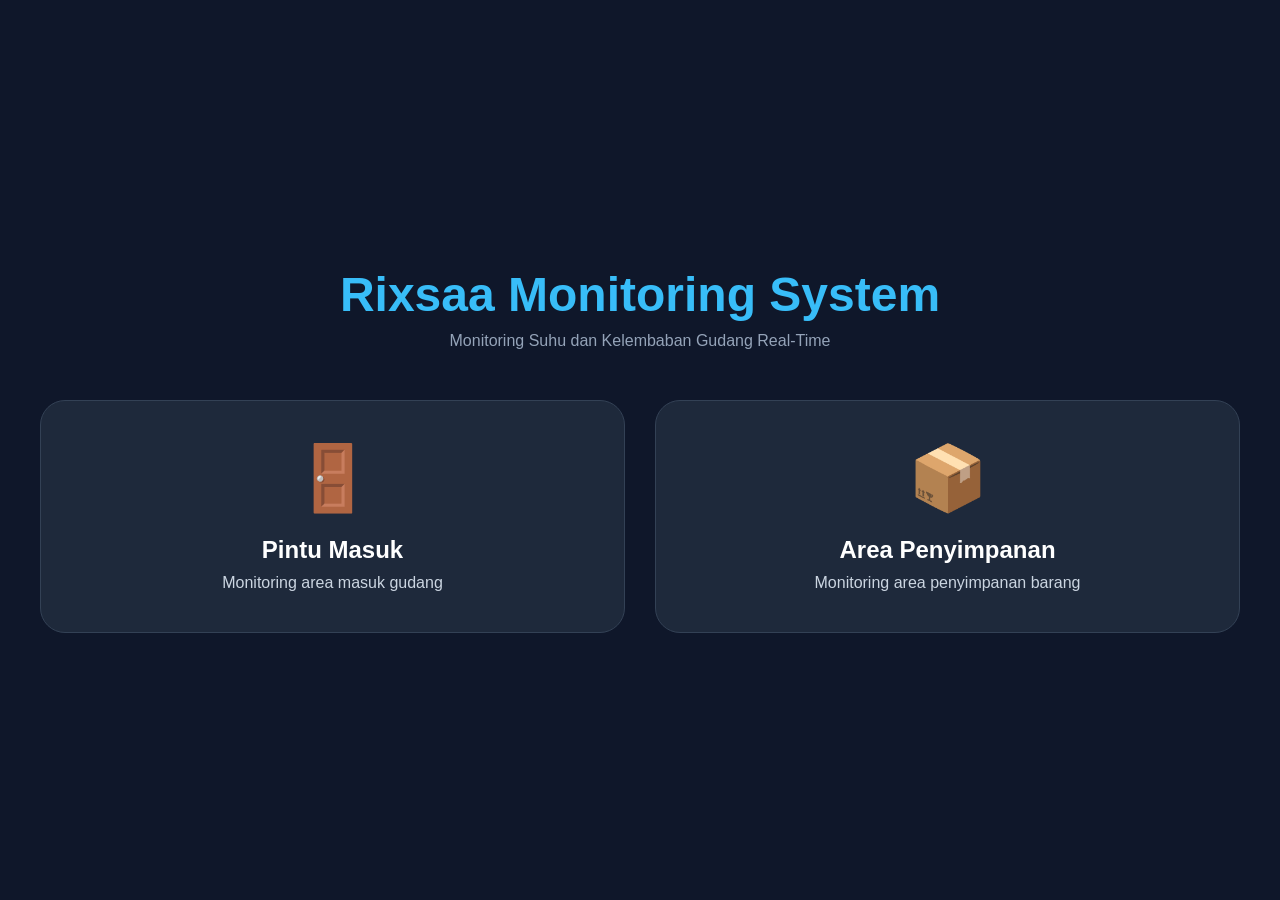
==== index.html @ 7dca5d3d "first upload" ====
<!DOCTYPE html>
<html lang="id">
<head>
    <meta charset="UTF-8">
    <meta name="viewport" content="width=device-width, initial-scale=1.0">
    <title>Rixsaa Monitoring System</title>
    <link rel="stylesheet" href="style.css">
</head>
<body class="landing-body">

    <div class="landing-container">

        <h1 class="main-title">
            Rixsaa Monitoring System
        </h1>

        <p class="subtitle">
            Monitoring Suhu dan Kelembaban Gudang Real-Time
        </p>

        <div class="monitor-grid">

            <a href="monitoring.html?zone=masuk" class="monitor-card">
                <div class="icon">🚪</div>
                <h2>Pintu Masuk</h2>
                <p>Monitoring area masuk gudang</p>
            </a>

            <a href="monitoring.html?zone=penyimpanan" class="monitor-card">
                <div class="icon">📦</div>
                <h2>Area Penyimpanan</h2>
                <p>Monitoring area penyimpanan barang</p>
            </a>

        </div>

    </div>

</body>
</html>
---- style.css ----
*{
    margin:0;
    padding:0;
    box-sizing:border-box;
    font-family:Arial, Helvetica, sans-serif;
}

body{
    min-height:100vh;
    background:#0f172a;
    color:white;
}

/* =========================
   LANDING PAGE
========================= */

.landing-body{
    display:flex;
    justify-content:center;
    align-items:center;
    padding:30px;
}

.landing-container{
    width:100%;
    max-width:1200px;
    text-align:center;
}

.main-title{
    font-size:3rem;
    margin-bottom:10px;
    color:#38bdf8;
}

.subtitle{
    color:#94a3b8;
    margin-bottom:50px;
}

.monitor-grid{
    display:grid;
    grid-template-columns:repeat(auto-fit,minmax(280px,1fr));
    gap:30px;
}

.monitor-card{
    background:#1e293b;
    border-radius:25px;
    padding:40px 20px;
    text-decoration:none;
    color:white;
    transition:0.3s;
    border:1px solid #334155;
}

.monitor-card:hover{
    transform:translateY(-10px);
    background:#2563eb;
}

.icon{
    font-size:4rem;
    margin-bottom:20px;
}

.monitor-card h2{
    margin-bottom:10px;
}

.monitor-card p{
    color:#cbd5e1;
}

/* =========================
   DASHBOARD
========================= */

.dashboard-body{
    padding:30px;
}

.dashboard-container{
    max-width:1200px;
    margin:auto;
}

.topbar{
    display:flex;
    justify-content:space-between;
    align-items:center;
    margin-bottom:30px;
}

.topbar h1{
    color:#38bdf8;
}

.back-btn{
    text-decoration:none;
    background:#2563eb;
    color:white;
    padding:10px 18px;
    border-radius:12px;
}

.card-grid{
    display:grid;
    grid-template-columns:repeat(auto-fit,minmax(300px,1fr));
    gap:20px;
    margin-bottom:20px;
}

.info-card{
    background:#1e293b;
    border-radius:25px;
    padding:30px;
    border:1px solid #334155;
}

.info-card h3{
    color:#94a3b8;
    margin-bottom:15px;
}

.value{
    font-size:3rem;
    font-weight:bold;
    color:#38bdf8;
}

.status-card{
    background:#1e293b;
    border-radius:25px;
    padding:25px;
    margin-top:20px;
    border:1px solid #334155;
}

.status-card h3{
    margin-bottom:10px;
    color:#38bdf8;
}

.login-body{
    display:flex;
    justify-content:center;
    align-items:center;
    min-height:100vh;
    background:#020617;
}

.login-container{
    width:100%;
    max-width:450px;
    padding:20px;
}

.login-box{
    background:#1e293b;
    padding:40px;
    border-radius:25px;
    border:1px solid #334155;
    text-align:center;
}

.login-box h1{
    margin-bottom:10px;
    color:#38bdf8;
}

.login-box p{
    color:#94a3b8;
    margin-bottom:25px;
}

.login-box input{
    width:100%;
    padding:15px;
    margin-bottom:15px;
    border:none;
    border-radius:12px;
    background:#0f172a;
    color:white;
}

.login-box button{
    width:100%;
    padding:15px;
    border:none;
    border-radius:12px;
    background:#2563eb;
    color:white;
    cursor:pointer;
    font-size:1rem;
}

.sidebar{
    position:fixed;
    left:0;
    top:0;
    width:250px;
    height:100vh;
    background:#020617;
    padding:30px 20px;
    border-right:1px solid #334155;
}

.sidebar h2{
    color:#38bdf8;
    margin-bottom:40px;
}

.sidebar a{
    display:block;
    text-decoration:none;
    color:white;
    margin-bottom:15px;
    padding:12px;
    border-radius:12px;
}

.sidebar a:hover{
    background:#2563eb;
}

.dashboard-container{
    margin-left:270px;
}

.history-table{
    width:100%;
}
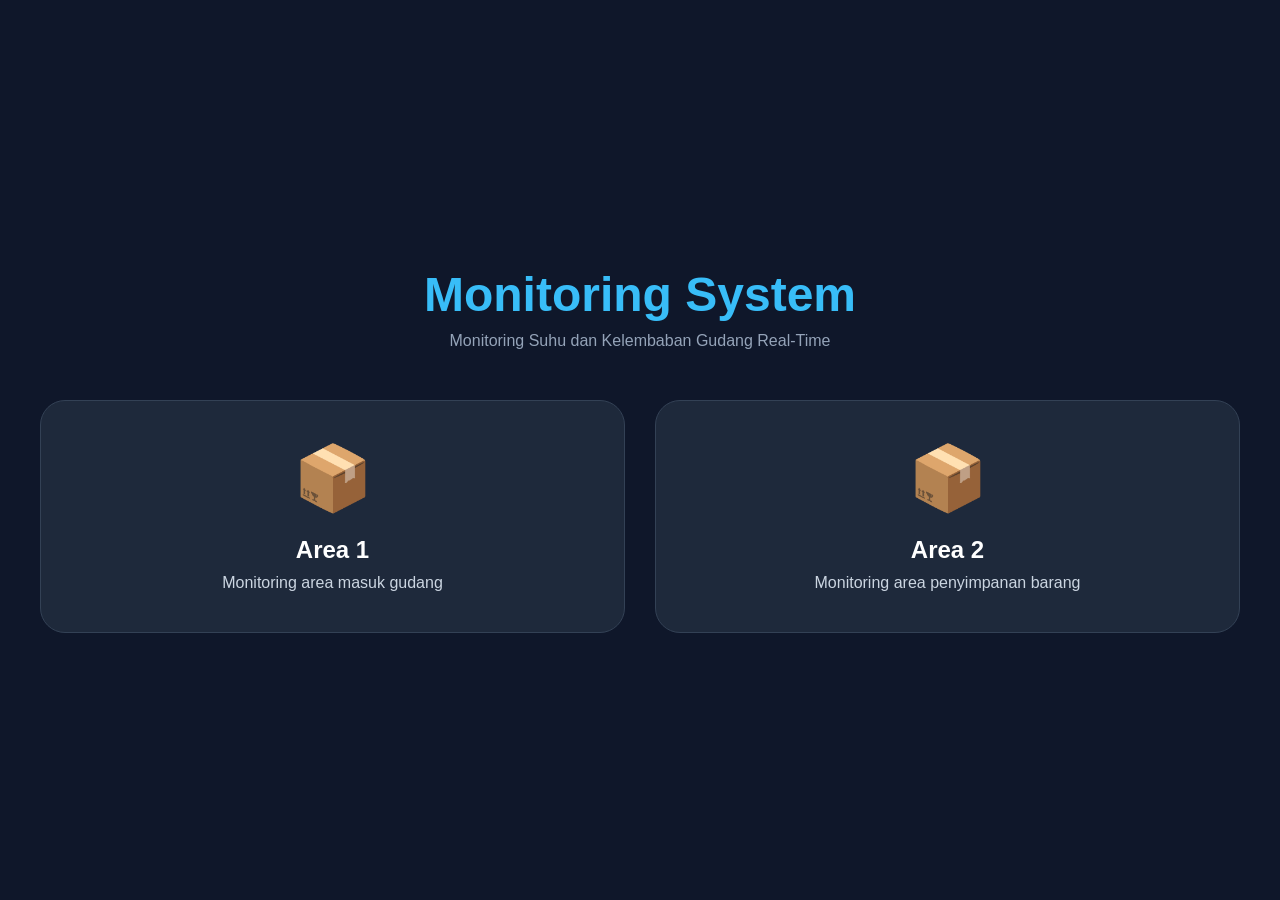
==== commit 1afc2bf9: "update monitoring dashboard" ====
--- a/index.html
+++ b/index.html
@@ -3,7 +3,7 @@
 <head>
     <meta charset="UTF-8">
     <meta name="viewport" content="width=device-width, initial-scale=1.0">
-    <title>Rixsaa Monitoring System</title>
+    <title>Monitoring System</title>
     <link rel="stylesheet" href="style.css">
 </head>
 <body class="landing-body">
@@ -11,7 +11,7 @@
     <div class="landing-container">
 
         <h1 class="main-title">
-            Rixsaa Monitoring System
+            Monitoring System
         </h1>
 
         <p class="subtitle">
@@ -21,14 +21,14 @@
         <div class="monitor-grid">
 
             <a href="monitoring.html?zone=masuk" class="monitor-card">
-                <div class="icon">🚪</div>
-                <h2>Pintu Masuk</h2>
+                <div class="icon">📦</div>
+                <h2>Area 1</h2>
                 <p>Monitoring area masuk gudang</p>
             </a>
 
             <a href="monitoring.html?zone=penyimpanan" class="monitor-card">
                 <div class="icon">📦</div>
-                <h2>Area Penyimpanan</h2>
+                <h2>Area 2</h2>
                 <p>Monitoring area penyimpanan barang</p>
             </a>
 
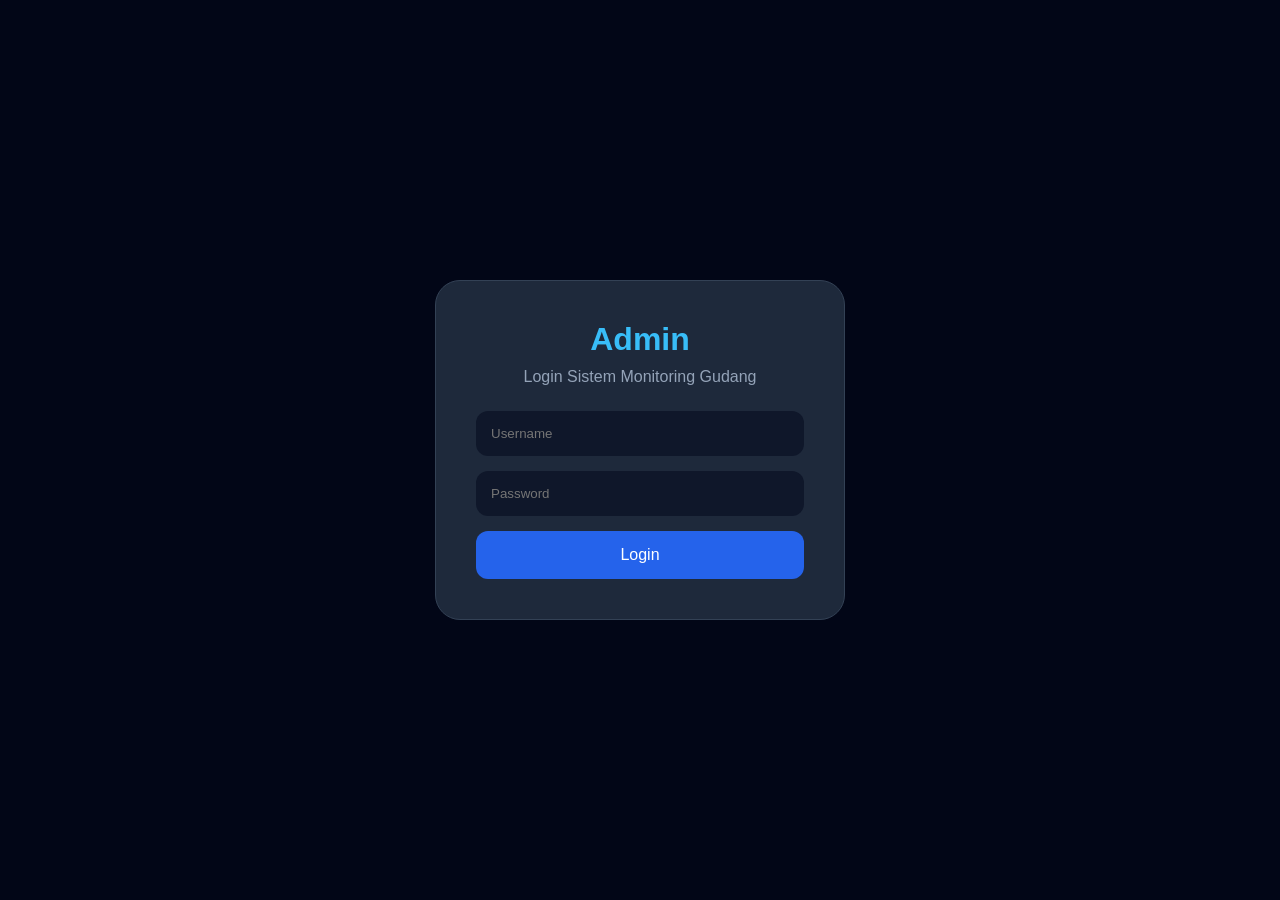
==== commit 0f2ac9a3: "fix login redirect" ====
--- a/index.html
+++ b/index.html
@@ -6,6 +6,11 @@
     <title>Monitoring System</title>
     <link rel="stylesheet" href="style.css">
 </head>
+<script>
+if(localStorage.getItem('login') !== 'true'){
+    window.location.href = 'login.html';
+}
+</script>
 <body class="landing-body">
 
     <div class="landing-container">
@@ -35,6 +40,5 @@
         </div>
 
     </div>
-
 </body>
-</html>+</html>
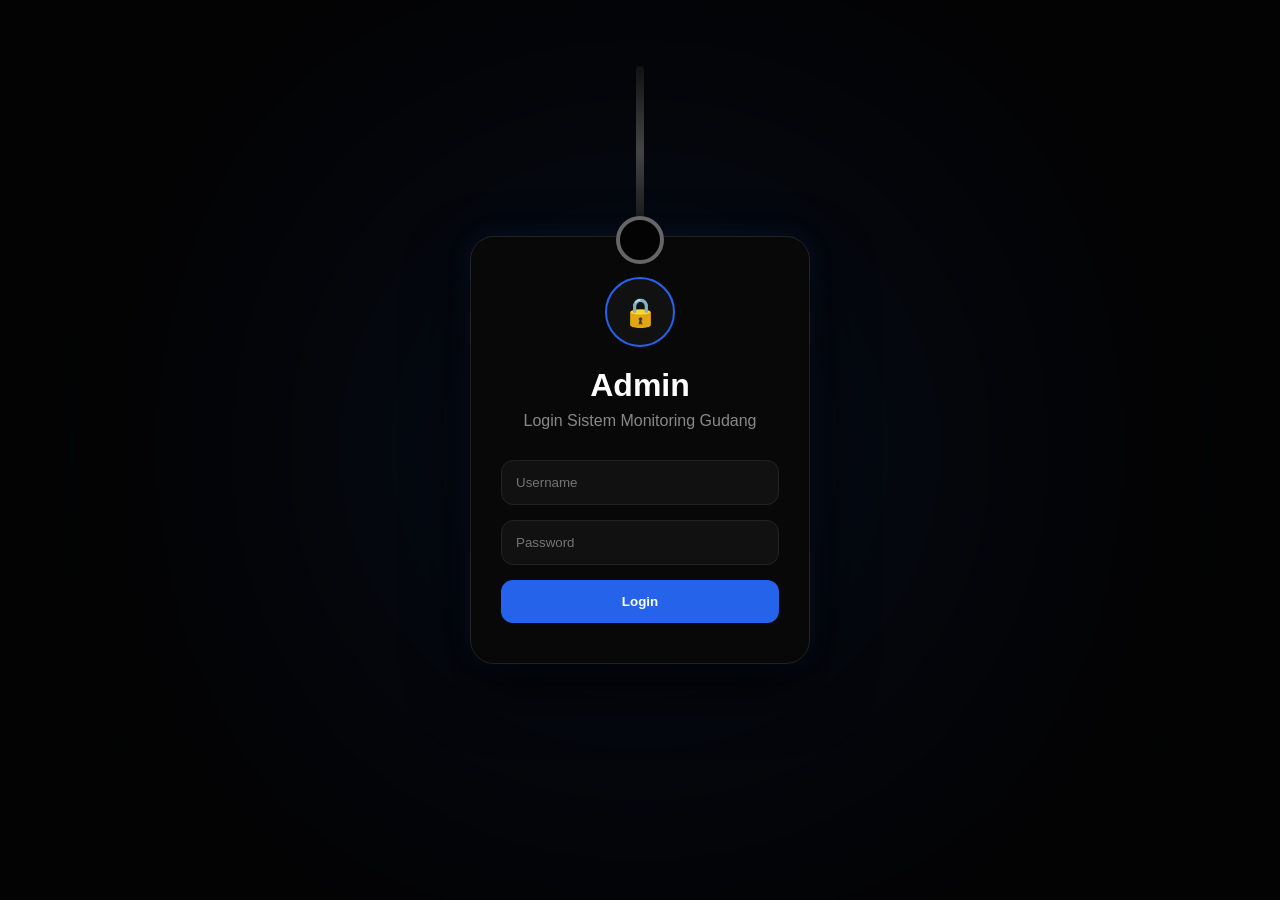
==== commit d7110dae: "Update dashboard monitoring suhu" ====
--- a/index.html
+++ b/index.html
@@ -1,44 +1,371 @@
 <!DOCTYPE html>
 <html lang="id">
 <head>
-    <meta charset="UTF-8">
-    <meta name="viewport" content="width=device-width, initial-scale=1.0">
-    <title>Monitoring System</title>
-    <link rel="stylesheet" href="style.css">
+<meta charset="UTF-8">
+<meta name="viewport" content="width=device-width, initial-scale=1.0">
+
+<title>Monitoring System</title>
+
+<style>
+
+*{
+    margin:0;
+    padding:0;
+    box-sizing:border-box;
+    font-family:'Segoe UI',sans-serif;
+}
+
+body{
+    background:#030303;
+    color:white;
+    min-height:100vh;
+    overflow:hidden;
+    position:relative;
+}
+
+/* Glow Background */
+
+body::before{
+    content:'';
+    position:absolute;
+    width:500px;
+    height:500px;
+    background:#2563eb;
+    filter:blur(200px);
+    opacity:.15;
+    top:-150px;
+    left:-150px;
+}
+
+body::after{
+    content:'';
+    position:absolute;
+    width:400px;
+    height:400px;
+    background:#2563eb;
+    filter:blur(180px);
+    opacity:.1;
+    bottom:-150px;
+    right:-150px;
+}
+
+/* Profile */
+
+.admin-profile{
+    position:absolute;
+    top:20px;
+    left:20px;
+
+    display:flex;
+    align-items:center;
+    gap:12px;
+
+    background:#080808;
+    border:1px solid #222;
+
+    padding:12px 18px;
+
+    border-radius:16px;
+
+    z-index:10;
+}
+
+.avatar{
+    width:45px;
+    height:45px;
+
+    border-radius:50%;
+
+    background:#2563eb;
+
+    display:flex;
+    justify-content:center;
+    align-items:center;
+
+    font-size:20px;
+}
+
+.admin-info h3{
+    font-size:15px;
+}
+
+.admin-info p{
+    color:#888;
+    font-size:12px;
+}
+
+.logout-btn{
+    margin-left:15px;
+
+    background:#2563eb;
+    color:white;
+
+    border:none;
+    border-radius:10px;
+
+    padding:10px 15px;
+
+    cursor:pointer;
+}
+
+/* Main */
+
+.container{
+    height:100vh;
+
+    display:flex;
+    flex-direction:column;
+
+    justify-content:center;
+    align-items:center;
+
+    text-align:center;
+}
+
+.title{
+    font-size:50px;
+    font-weight:bold;
+    margin-top:40px;
+}
+
+.subtitle{
+    color:#888;
+    margin-top:10px;
+    margin-bottom:70px;
+}
+
+/* Octahedron */
+
+.formula-scene{
+    width:300px;
+    height:300px;
+    position:relative;
+    overflow:visible;
+    cursor:pointer;
+}
+
+.floating-formula{
+
+    position:absolute;
+
+    color:#4f555c;
+
+    font-weight:bold;
+
+    transition:
+        transform 2s ease-in-out;
+
+    text-shadow:
+        0 0 6px #c3c2c2,
+        0 0 12px #fafafa;
+
+    opacity:.7;
+
+    pointer-events:none;
+}
+
+
+.monitor-text{
+    margin-top:50px;
+}
+
+.monitor-text h2{
+    font-size:28px;
+    margin-bottom:10px;
+}
+
+.monitor-text p{
+    color:#888;
+}
+
+/* Zoom Animation */
+
+.zoom-out{
+    animation:zoomOut .8s forwards;
+}
+
+@keyframes zoomOut{
+
+    from{
+        opacity:1;
+        transform:scale(1);
+    }
+
+    to{
+        opacity:0;
+        transform:scale(2);
+    }
+
+}
+
+</style>
 </head>
+
 <script>
+
 if(localStorage.getItem('login') !== 'true'){
-    window.location.href = 'login.html';
-}
+    window.location.href='login.html';
+}
+
 </script>
-<body class="landing-body">
-
-    <div class="landing-container">
-
-        <h1 class="main-title">
-            Monitoring System
-        </h1>
-
-        <p class="subtitle">
-            Monitoring Suhu dan Kelembaban Gudang Real-Time
+
+<body>
+
+<div class="admin-profile">
+
+    <div class="avatar">
+        👤
+    </div>
+
+    <div class="admin-info">
+        <h3>Admin</h3>
+        <p>Monitoring Gudang</p>
+    </div>
+
+    <button class="logout-btn"
+            onclick="logout()">
+        Logout
+    </button>
+
+</div>
+
+<div class="container">
+
+    <h1 class="title">
+        System
+    </h1>
+
+    <p class="subtitle">
+        Monitoring Suhu & Kelembaban Gudang Real-Time
+    </p>
+
+    <div class="formula-scene"
+     onclick="goMonitoring()">
+
+    </div>
+
+    <div class="monitor-text">
+
+        <h2>By Esp8266</h2>
+
+        <p>
+            Tap to open
         </p>
 
-        <div class="monitor-grid">
-
-            <a href="monitoring.html?zone=masuk" class="monitor-card">
-                <div class="icon">📦</div>
-                <h2>Area 1</h2>
-                <p>Monitoring area masuk gudang</p>
-            </a>
-
-            <a href="monitoring.html?zone=penyimpanan" class="monitor-card">
-                <div class="icon">📦</div>
-                <h2>Area 2</h2>
-                <p>Monitoring area penyimpanan barang</p>
-            </a>
-
-        </div>
-
     </div>
+
+</div>
+
+<script>
+
+function logout(){
+
+    localStorage.removeItem('login');
+
+    window.location.href='login.html';
+
+}
+const symbols = [
+
+        "°C",
+        "°F",
+        "RH%",
+
+        "Heat Index",
+        "Dew Point",
+
+        "T = 25°C",
+        "H = 70%",
+
+        "°F=(°C×9/5)+32",
+
+        "°C=(°F−32)×5/9",
+
+        "Humidity",
+
+        "Temperature"
+
+    ];
+function goMonitoring(){
+    document.body.classList.add('zoom-out');
+
+    setTimeout(()=>{
+
+        window.location.href='monitoring.html';
+
+    },800);
+
+}
+
+function createFormula(){
+
+    const container =
+        document.querySelector('.formula-scene');
+
+    const formula =
+        document.createElement('span');
+
+    formula.classList.add(
+        'floating-formula'
+    );
+
+    formula.innerText =
+        symbols[
+            Math.floor(
+                Math.random()
+                *
+                symbols.length
+            )
+        ];
+
+    const centerX = 35;
+    const centerY = 50;
+
+    formula.style.left =
+        (centerX + (Math.random()-0.5)*10) + '%';
+
+    formula.style.top =
+        (centerY + (Math.random()-0.5)*10) + '%';
+
+    formula.style.fontSize =
+        (12 + Math.random()*12) + 'px';
+    
+    formula.style.transform =
+        `rotate(${Math.random()*360}deg)`;
+
+    container.appendChild(formula);
+    moveRandom(formula);
+
+    setTimeout(()=>{
+
+        formula.remove();
+
+    },12000);
+
+}
+
+function moveRandom(el){
+
+    setInterval(() => {
+
+        const x = (Math.random()-0.5) * 200;
+        const y = (Math.random()-0.5) * 200;
+        const r = (Math.random()-0.5) * 60;
+
+        el.style.transform =
+            `translate(${x}px, ${y}px)
+             rotate(${r}deg)`;
+
+    },2000);
+
+}
+
+window.onload = () => {
+
+    setInterval(createFormula,800);
+
+}
+</script>
+
 </body>
-</html>
+</html>
